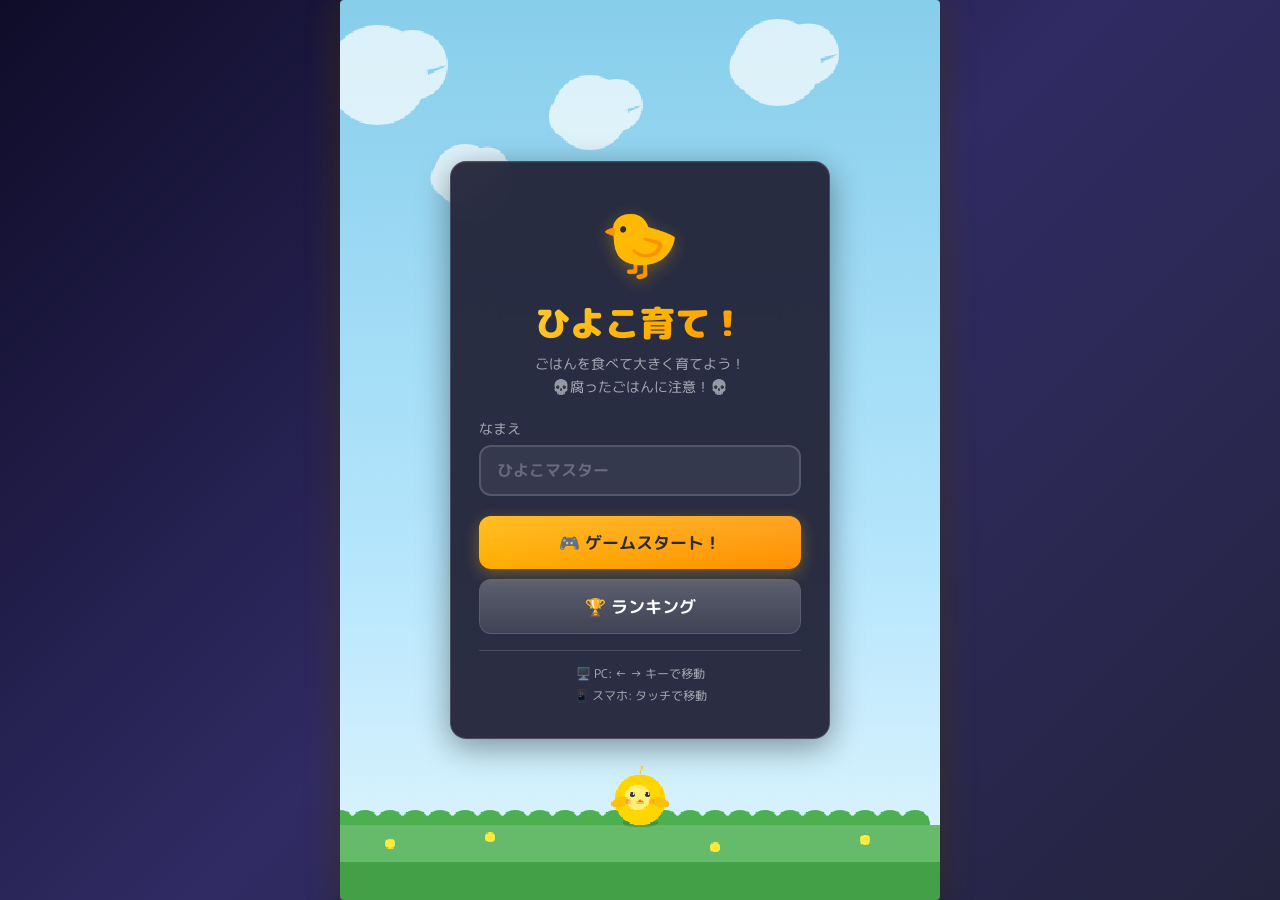
==== index.html @ 88fe7ce9 "ゲーム開始前に当たり判定を図解するチュートリアル画面を追加" ====
<!DOCTYPE html>
<html lang="ja">
<head>
    <meta charset="UTF-8">
    <meta name="viewport" content="width=device-width, initial-scale=1.0, user-scalable=no">
    <title>ひよこ育て！ - Grow Your Chick!</title>
    <meta name="description" content="ごはんを食べてひよこを大きく育てよう！腐ったごはんに注意！オンラインランキング対応の育成ゲーム。">
    <link rel="preconnect" href="https://fonts.googleapis.com">
    <link rel="preconnect" href="https://fonts.gstatic.com" crossorigin>
    <link href="https://fonts.googleapis.com/css2?family=M+PLUS+Rounded+1c:wght@400;700;900&display=swap" rel="stylesheet">
    <link rel="stylesheet" href="style.css">
</head>
<body>
    <div id="game-container">
        <canvas id="game-canvas"></canvas>

        <!-- Start Screen -->
        <div id="start-screen" class="screen active">
            <div class="screen-content">
                <div class="title-chick" id="title-chick-anim">🐤</div>
                <h1 id="game-title">ひよこ育て！</h1>
                <p class="subtitle">ごはんを食べて大きく育てよう！<br>💀腐ったごはんに注意！💀</p>
                <div class="input-group">
                    <label for="username-input">なまえ</label>
                    <input type="text" id="username-input" maxlength="12" placeholder="ひよこマスター">
                </div>
                <button id="start-btn" class="btn btn-primary">🎮 ゲームスタート！</button>
                <button id="ranking-btn" class="btn btn-secondary">🏆 ランキング</button>
                <div class="controls-hint">
                    <p>🖥️ PC: ← → キーで移動</p>
                    <p>📱 スマホ: タッチで移動</p>
                </div>
            </div>
        </div>

        <!-- Tutorial Screen -->
        <div id="tutorial-screen" class="screen hidden">
            <div class="screen-content">
                <h2 style="color:#FF8C00; margin-bottom:10px;">遊び方＆当たり判定</h2>
                <div class="tutorial-visual" style="position:relative; width:150px; height:150px; margin:0 auto; display:flex; justify-content:center; align-items:center;">
                    <div style="font-size:80px; z-index:1;">🐔</div>
                    <!-- Food Hitbox -->
                    <div style="position:absolute; width:120px; height:120px; border:3px dashed #FFD700; border-radius:50%; box-sizing:border-box;">
                        <span style="position:absolute; top:-15px; right:-25px; font-size:24px;">🍚</span>
                    </div>
                    <!-- Poison Hitbox -->
                    <div style="position:absolute; width:65px; height:65px; background-color:rgba(0,255,0,0.4); border:2px solid #00FF00; border-radius:50%; box-sizing:border-box; z-index:2;">
                        <span style="position:absolute; bottom:-15px; left:-25px; font-size:24px;">💀</span>
                    </div>
                </div>
                <div style="text-align:left; margin-top:20px; font-size:0.95rem; line-height:1.5;">
                    <p>🟡 <b>黄色い点線</b>：<br>　羽にかすっても食べられる！<br>　（広範囲で超有利）</p>
                    <p style="margin-top:10px;">🟢 <b>緑のエリア（コア）</b>：<br>　体の中心に毒が当たるとアウト！<br>　（狭いので避けやすい）</p>
                    <p style="margin-top:10px; color:#FF4500; font-weight:bold;">※体と一緒にコアも巨大化するので注意！</p>
                </div>
                <button id="tutorial-start-btn" class="btn btn-primary" style="margin-top:20px;">▶ 準備OK！（開始）</button>
                <button id="tutorial-back-btn" class="btn btn-ghost">◀ もどる</button>
            </div>
        </div>

        <!-- HUD -->
        <div id="hud" class="hidden">
            <div id="hud-top">
                <div id="score-display">
                    <span class="hud-label">SCORE</span>
                    <span id="score-value">0</span>
                </div>
                <div id="level-display">
                    <span id="level-text" class="hud-label">Lv.1 🐤</span>
                    <div id="growth-bar-container">
                        <div id="growth-bar"></div>
                    </div>
                </div>
            </div>
        </div>

        <!-- Game Over Screen -->
        <div id="gameover-screen" class="screen">
            <div class="screen-content">
                <h2 id="gameover-title">💔 ゲームオーバー 💔</h2>
                <div id="gameover-chick" class="gameover-chick-anim"></div>
                <div id="final-stats">
                    <div class="stat-row">
                        <span class="stat-label">スコア</span>
                        <span id="final-score" class="stat-value">0</span>
                    </div>
                    <div class="stat-row">
                        <span class="stat-label">到達レベル</span>
                        <span id="final-level" class="stat-value">Lv.1</span>
                    </div>
                    <div class="stat-row">
                        <span class="stat-label">生存時間</span>
                        <span id="final-time" class="stat-value">0秒</span>
                    </div>
                </div>
                <div id="score-submit-status"></div>
                <button id="retry-btn" class="btn btn-primary">🔄 もう一度</button>
                <button id="gameover-ranking-btn" class="btn btn-secondary">🏆 ランキング</button>
                <button id="title-btn" class="btn btn-ghost">🏠 タイトルへ</button>
            </div>
        </div>

        <!-- Game Clear Screen -->
        <div id="gameclear-screen" class="screen">
            <div class="screen-content">
                <h2 id="gameclear-title" style="color: #FFD700; text-shadow: 0 0 10px #FF8C00, 0 0 20px #FF8C00;">🎊 祝・完全成長 🎊</h2>
                <div id="gameclear-chick" class="gameover-chick-anim" style="font-size: 100px;">🐔</div>
                <p style="font-weight: bold; color: #FF4500; font-size: 1.2rem; margin: 15px 0;">「ありがとうパパママ！<br>とっても立派に育ったよ！！」</p>
                <div id="clear-stats">
                    <div class="stat-row">
                        <span class="stat-label">最終スコア</span>
                        <span id="clear-score" class="stat-value">0</span>
                    </div>
                </div>
                <p style="color: #FF1493; font-weight: 900; font-size: 1.1rem; margin-top:10px;">✨ 画面制覇ボーナス ✨<br>＋100,000点</p>
                <div id="clear-submit-status"></div>
                <button id="clear-ranking-btn" class="btn btn-primary">🏆 ランキング</button>
                <button id="clear-title-btn" class="btn btn-ghost">🏠 タイトルへ</button>
            </div>
        </div>

        <!-- Rankings Screen -->
        <div id="ranking-screen" class="screen">
            <div class="screen-content ranking-content">
                <h2>🏆 ランキング TOP 20 🏆</h2>
                <div id="ranking-list-wrapper">
                    <div id="ranking-loading" class="ranking-msg">読み込み中...</div>
                    <div id="ranking-error" class="ranking-msg hidden"></div>
                    <table id="ranking-table" class="hidden">
                        <thead>
                            <tr>
                                <th>#</th>
                                <th>なまえ</th>
                                <th>スコア</th>
                                <th>Lv</th>
                                <th>生存時間</th>
                            </tr>
                        </thead>
                        <tbody id="ranking-tbody"></tbody>
                    </table>
                </div>
                <button id="ranking-back-btn" class="btn btn-secondary">← もどる</button>
            </div>
        </div>
    </div>

    <script src="game.js"></script>
</body>
</html>
---- style.css ----
/* =============================================
   HIYOKO SODATE - Style Sheet
   ============================================= */

*, *::before, *::after {
    margin: 0;
    padding: 0;
    box-sizing: border-box;
}

:root {
    --primary: #FFB300;
    --primary-dark: #FF8F00;
    --accent: #FF5252;
    --bg-dark: #1a1a2e;
    --bg-card: rgba(255, 255, 255, 0.08);
    --bg-card-solid: rgba(30, 30, 50, 0.92);
    --text: #fff;
    --text-dim: rgba(255, 255, 255, 0.6);
    --glass: rgba(255, 255, 255, 0.1);
    --glass-border: rgba(255, 255, 255, 0.15);
    --shadow: rgba(0, 0, 0, 0.4);
    --font: 'M PLUS Rounded 1c', sans-serif;
    --radius: 16px;
    --transition: 0.3s cubic-bezier(0.4, 0, 0.2, 1);
}

html, body {
    width: 100%;
    height: 100%;
    overflow: hidden;
    font-family: var(--font);
    background: var(--bg-dark);
    color: var(--text);
    -webkit-tap-highlight-color: transparent;
    user-select: none;
}

/* --- Game Container --- */
#game-container {
    position: relative;
    width: 100%;
    height: 100%;
    display: flex;
    align-items: center;
    justify-content: center;
    background: linear-gradient(135deg, #0f0c29, #302b63, #24243e);
}

#game-canvas {
    display: block;
    image-rendering: pixelated;
    border-radius: 4px;
    box-shadow: 0 0 40px rgba(255, 179, 0, 0.15), 0 8px 32px var(--shadow);
}

/* --- Screens --- */
.screen {
    position: absolute;
    top: 0;
    left: 0;
    width: 100%;
    height: 100%;
    display: flex;
    align-items: center;
    justify-content: center;
    opacity: 0;
    pointer-events: none;
    transition: opacity 0.5s ease;
    z-index: 10;
}

.screen.active {
    opacity: 1;
    pointer-events: auto;
}

.screen-content {
    background: var(--bg-card-solid);
    backdrop-filter: blur(20px);
    -webkit-backdrop-filter: blur(20px);
    border: 1px solid var(--glass-border);
    border-radius: var(--radius);
    padding: 32px 28px;
    text-align: center;
    max-width: 380px;
    width: 90%;
    max-height: 90vh;
    overflow-y: auto;
    box-shadow: 0 8px 32px var(--shadow), inset 0 1px 0 rgba(255,255,255,0.05);
    animation: slideUp 0.5s ease;
}

@keyframes slideUp {
    from { transform: translateY(30px); opacity: 0; }
    to { transform: translateY(0); opacity: 1; }
}

/* --- Title --- */
.title-chick {
    font-size: 64px;
    animation: bounce 1.5s ease-in-out infinite;
    filter: drop-shadow(0 4px 8px rgba(255, 179, 0, 0.3));
}

@keyframes bounce {
    0%, 100% { transform: translateY(0); }
    50% { transform: translateY(-12px); }
}

#game-title {
    font-size: 2.2rem;
    font-weight: 900;
    background: linear-gradient(135deg, #FFD54F, #FFB300, #FF8F00);
    -webkit-background-clip: text;
    -webkit-text-fill-color: transparent;
    background-clip: text;
    margin: 8px 0 4px;
    text-shadow: none;
}

.subtitle {
    color: var(--text-dim);
    font-size: 0.9rem;
    line-height: 1.6;
    margin-bottom: 20px;
}

/* --- Input --- */
.input-group {
    margin-bottom: 20px;
}

.input-group label {
    display: block;
    font-size: 0.85rem;
    color: var(--text-dim);
    margin-bottom: 6px;
    text-align: left;
}

.input-group input {
    width: 100%;
    padding: 12px 16px;
    border: 2px solid var(--glass-border);
    border-radius: 12px;
    background: rgba(255, 255, 255, 0.06);
    color: var(--text);
    font-family: var(--font);
    font-size: 1rem;
    font-weight: 700;
    outline: none;
    transition: var(--transition);
}

.input-group input:focus {
    border-color: var(--primary);
    background: rgba(255, 179, 0, 0.08);
    box-shadow: 0 0 0 3px rgba(255, 179, 0, 0.15);
}

.input-group input::placeholder {
    color: rgba(255, 255, 255, 0.25);
}

/* --- Buttons --- */
.btn {
    display: block;
    width: 100%;
    padding: 14px 24px;
    margin-bottom: 10px;
    border: none;
    border-radius: 12px;
    font-family: var(--font);
    font-size: 1.05rem;
    font-weight: 700;
    cursor: pointer;
    transition: var(--transition);
    position: relative;
    overflow: hidden;
}

.btn::after {
    content: '';
    position: absolute;
    top: 0; left: 0; right: 0; bottom: 0;
    background: linear-gradient(rgba(255,255,255,0.15), transparent);
    pointer-events: none;
}

.btn-primary {
    background: linear-gradient(135deg, var(--primary), var(--primary-dark));
    color: #1a1a2e;
    box-shadow: 0 4px 15px rgba(255, 179, 0, 0.35);
}

.btn-primary:hover {
    transform: translateY(-2px);
    box-shadow: 0 6px 25px rgba(255, 179, 0, 0.5);
}

.btn-primary:active {
    transform: translateY(0);
}

.btn-secondary {
    background: var(--glass);
    color: var(--text);
    border: 1px solid var(--glass-border);
}

.btn-secondary:hover {
    background: rgba(255, 255, 255, 0.18);
    transform: translateY(-1px);
}

.btn-ghost {
    background: transparent;
    color: var(--text-dim);
}

.btn-ghost:hover {
    color: var(--text);
    background: rgba(255, 255, 255, 0.05);
}

/* --- Controls Hint --- */
.controls-hint {
    margin-top: 16px;
    padding-top: 12px;
    border-top: 1px solid var(--glass-border);
}

.controls-hint p {
    font-size: 0.75rem;
    color: var(--text-dim);
    line-height: 1.8;
}

/* --- HUD --- */
#hud {
    position: absolute;
    top: 0;
    left: 0;
    width: 100%;
    z-index: 5;
    padding: 8px 12px;
    pointer-events: none;
}

#hud.hidden {
    display: none;
}

#hud-top {
    display: flex;
    justify-content: space-between;
    align-items: flex-start;
    gap: 12px;
}

#score-display, #level-display {
    background: rgba(0, 0, 0, 0.5);
    backdrop-filter: blur(8px);
    border-radius: 10px;
    padding: 6px 14px;
    border: 1px solid rgba(255, 255, 255, 0.1);
}

.hud-label {
    display: block;
    font-size: 0.65rem;
    color: var(--text-dim);
    letter-spacing: 1px;
}

#score-value {
    font-size: 1.3rem;
    font-weight: 900;
    color: var(--primary);
}

#level-text {
    font-size: 0.65rem;
}

#growth-bar-container {
    width: 80px;
    height: 6px;
    background: rgba(255, 255, 255, 0.1);
    border-radius: 3px;
    margin-top: 4px;
    overflow: hidden;
}

#growth-bar {
    height: 100%;
    width: 0%;
    background: linear-gradient(90deg, #4CAF50, #8BC34A);
    border-radius: 3px;
    transition: width 0.3s ease;
}

/* --- Game Over --- */
#gameover-title {
    font-size: 1.6rem;
    font-weight: 900;
    color: var(--accent);
    margin-bottom: 12px;
}

.gameover-chick-anim {
    font-size: 48px;
    margin-bottom: 12px;
    animation: sadBounce 2s ease-in-out infinite;
}

@keyframes sadBounce {
    0%, 100% { transform: rotate(-5deg); }
    50% { transform: rotate(5deg); }
}

#final-stats {
    background: rgba(255, 255, 255, 0.05);
    border-radius: 12px;
    padding: 16px;
    margin-bottom: 20px;
}

.stat-row {
    display: flex;
    justify-content: space-between;
    align-items: center;
    padding: 8px 0;
    border-bottom: 1px solid rgba(255, 255, 255, 0.06);
}

.stat-row:last-child {
    border-bottom: none;
}

.stat-label {
    font-size: 0.85rem;
    color: var(--text-dim);
}

.stat-value {
    font-size: 1.1rem;
    font-weight: 900;
    color: var(--primary);
}

#score-submit-status {
    font-size: 0.8rem;
    color: var(--text-dim);
    margin-bottom: 12px;
    min-height: 20px;
}

/* --- Rankings --- */
.ranking-content {
    max-width: 420px;
}

.ranking-content h2 {
    font-size: 1.4rem;
    margin-bottom: 16px;
    background: linear-gradient(135deg, #FFD54F, #FFB300);
    -webkit-background-clip: text;
    -webkit-text-fill-color: transparent;
    background-clip: text;
}

#ranking-list-wrapper {
    max-height: 50vh;
    overflow-y: auto;
    margin-bottom: 16px;
    border-radius: 12px;
}

#ranking-list-wrapper::-webkit-scrollbar {
    width: 4px;
}

#ranking-list-wrapper::-webkit-scrollbar-thumb {
    background: rgba(255, 255, 255, 0.2);
    border-radius: 2px;
}

.ranking-msg {
    padding: 40px 20px;
    color: var(--text-dim);
    font-size: 0.9rem;
}

#ranking-table {
    width: 100%;
    border-collapse: collapse;
}

#ranking-table thead th {
    padding: 10px 8px;
    font-size: 0.75rem;
    color: var(--text-dim);
    text-transform: uppercase;
    letter-spacing: 1px;
    border-bottom: 1px solid var(--glass-border);
    position: sticky;
    top: 0;
    background: var(--bg-card-solid);
}

#ranking-table tbody tr {
    transition: background 0.2s;
}

#ranking-table tbody tr:hover {
    background: rgba(255, 179, 0, 0.08);
}

#ranking-table tbody td {
    padding: 10px 8px;
    font-size: 0.9rem;
    border-bottom: 1px solid rgba(255, 255, 255, 0.04);
}

#ranking-table tbody tr:nth-child(1) td:first-child { color: #FFD700; font-weight: 900; }
#ranking-table tbody tr:nth-child(2) td:first-child { color: #C0C0C0; font-weight: 900; }
#ranking-table tbody tr:nth-child(3) td:first-child { color: #CD7F32; font-weight: 900; }

#ranking-table tbody td:nth-child(1) { text-align: center; width: 40px; }
#ranking-table tbody td:nth-child(3) { color: var(--primary); font-weight: 700; text-align: right; }
#ranking-table tbody td:nth-child(4) { text-align: center; color: var(--text-dim); }

.hidden {
    display: none !important;
}

/* --- Responsive --- */
@media (max-width: 500px) {
    .screen-content {
        padding: 24px 20px;
        border-radius: 12px;
    }

    #game-title {
        font-size: 1.8rem;
    }

    .title-chick {
        font-size: 48px;
    }

    .btn {
        padding: 12px 20px;
        font-size: 0.95rem;
    }
}

@media (max-height: 600px) {
    .screen-content {
        padding: 16px 20px;
    }

    .title-chick {
        font-size: 40px;
    }

    #game-title {
        font-size: 1.5rem;
    }

    .subtitle {
        font-size: 0.8rem;
        margin-bottom: 12px;
    }
}
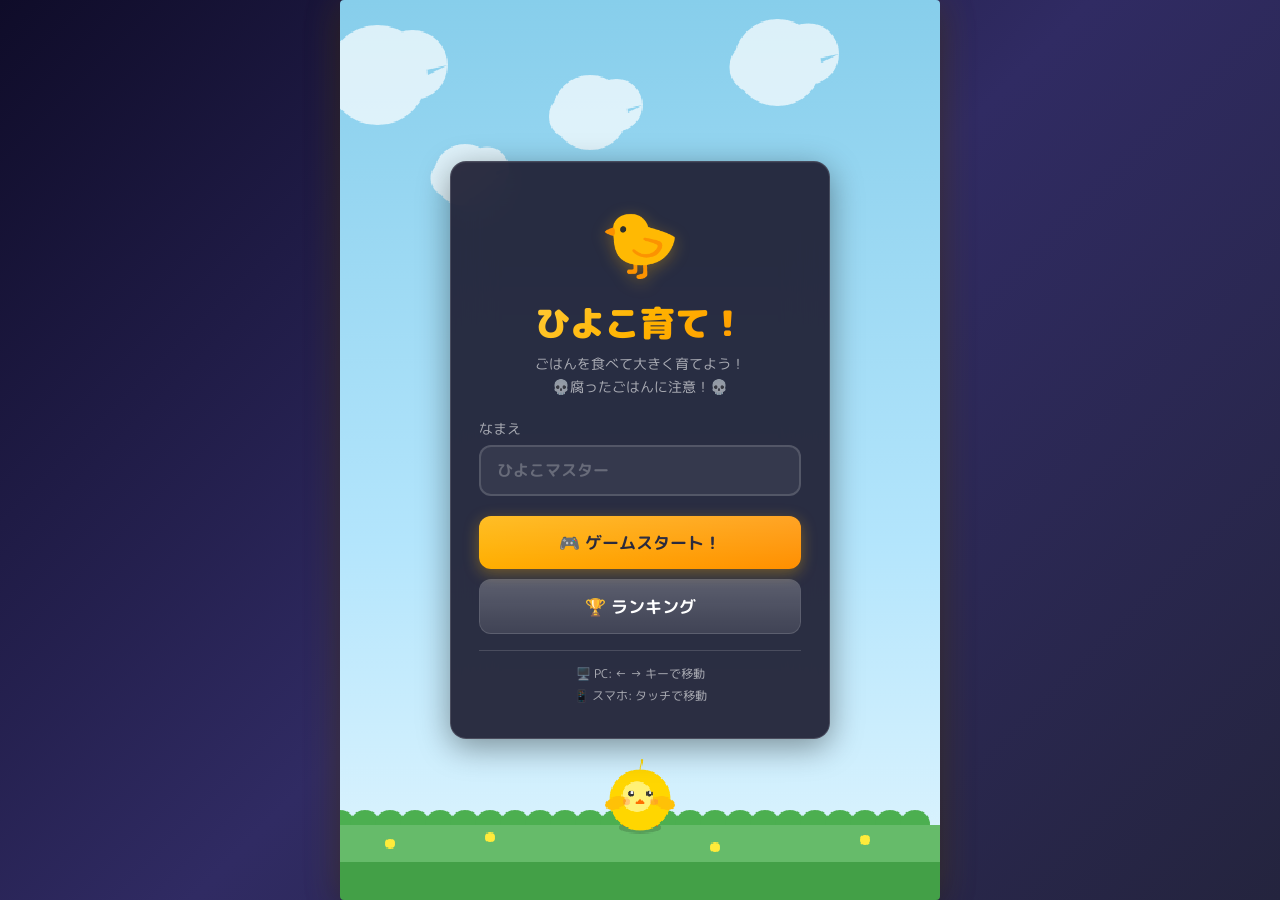
==== commit d64fd7ca: "難易度0.63" ====
--- a/index.html
+++ b/index.html
@@ -34,20 +34,10 @@
         </div>
 
         <!-- Tutorial Screen -->
-        <div id="tutorial-screen" class="screen hidden">
+        <div id="tutorial-screen" class="screen">
             <div class="screen-content">
                 <h2 style="color:#FF8C00; margin-bottom:10px;">遊び方＆当たり判定</h2>
-                <div class="tutorial-visual" style="position:relative; width:150px; height:150px; margin:0 auto; display:flex; justify-content:center; align-items:center;">
-                    <div style="font-size:80px; z-index:1;">🐔</div>
-                    <!-- Food Hitbox -->
-                    <div style="position:absolute; width:120px; height:120px; border:3px dashed #FFD700; border-radius:50%; box-sizing:border-box;">
-                        <span style="position:absolute; top:-15px; right:-25px; font-size:24px;">🍚</span>
-                    </div>
-                    <!-- Poison Hitbox -->
-                    <div style="position:absolute; width:65px; height:65px; background-color:rgba(0,255,0,0.4); border:2px solid #00FF00; border-radius:50%; box-sizing:border-box; z-index:2;">
-                        <span style="position:absolute; bottom:-15px; left:-25px; font-size:24px;">💀</span>
-                    </div>
-                </div>
+                <canvas id="tutorial-canvas" width="300" height="150" style="margin: 0 auto; display: block;"></canvas>
                 <div style="text-align:left; margin-top:20px; font-size:0.95rem; line-height:1.5;">
                     <p>🟡 <b>黄色い点線</b>：<br>　羽にかすっても食べられる！<br>　（広範囲で超有利）</p>
                     <p style="margin-top:10px;">🟢 <b>緑のエリア（コア）</b>：<br>　体の中心に毒が当たるとアウト！<br>　（狭いので避けやすい）</p>
@@ -60,6 +50,7 @@
 
         <!-- HUD -->
         <div id="hud" class="hidden">
+            <p id="hud-core-hint" class="hud-core-hint">💀 中心のコアに毒が当たるとアウト</p>
             <div id="hud-top">
                 <div id="score-display">
                     <span class="hud-label">SCORE</span>
--- a/style.css
+++ b/style.css
@@ -252,6 +252,25 @@
     display: none;
 }
 
+.hud-core-hint {
+    position: absolute;
+    left: 50%;
+    bottom: 10px;
+    transform: translateX(-50%);
+    font-size: 0.7rem;
+    color: rgba(255, 255, 255, 0.55);
+    letter-spacing: 0.02em;
+    white-space: nowrap;
+    text-shadow: 0 1px 4px rgba(0, 0, 0, 0.6);
+    animation: hudHintFade 12s ease forwards;
+    pointer-events: none;
+}
+
+@keyframes hudHintFade {
+    0%, 70% { opacity: 1; }
+    100% { opacity: 0; }
+}
+
 #hud-top {
     display: flex;
     justify-content: space-between;
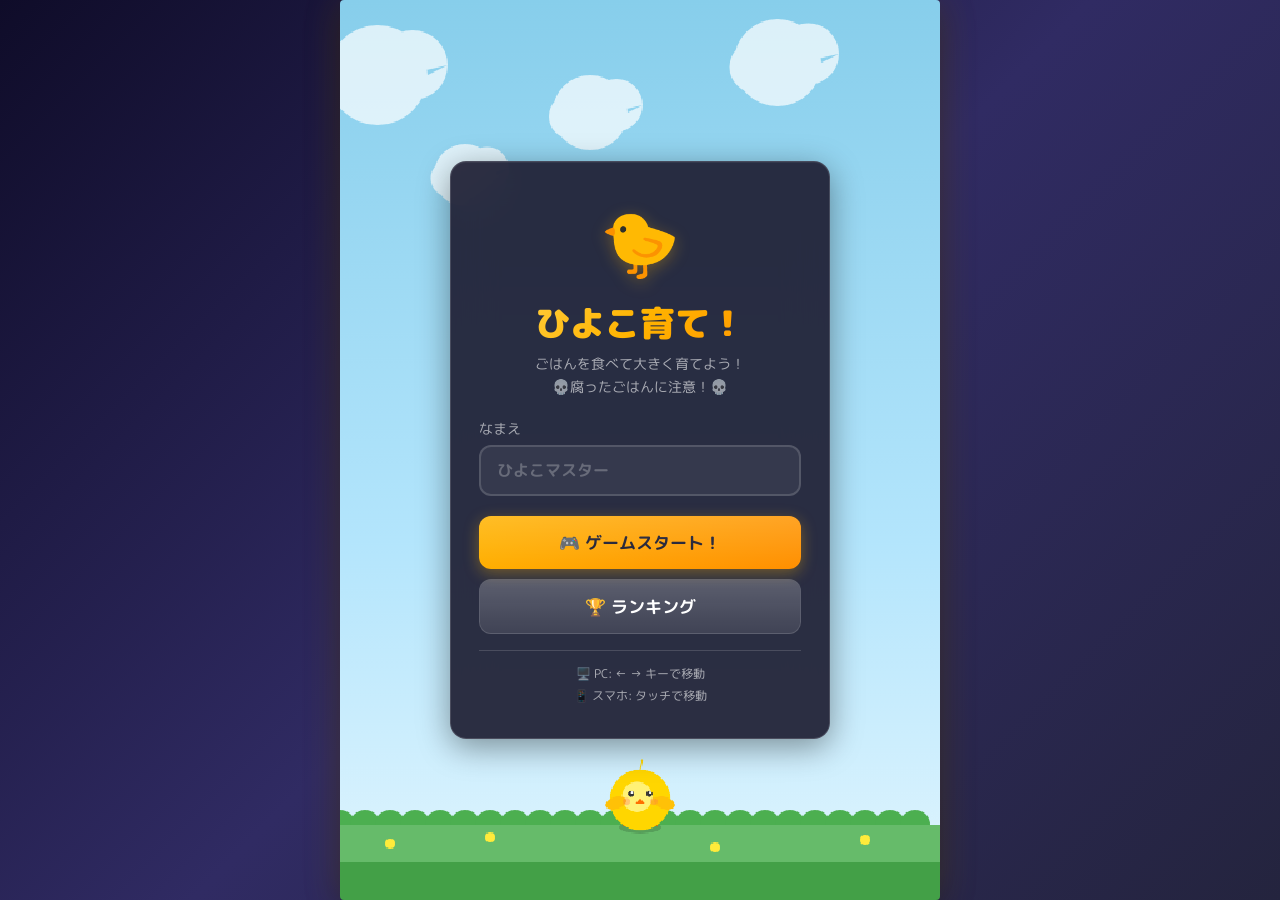
==== commit 2a336dc3: "0.62へ戻す" ====
--- a/index.html
+++ b/index.html
@@ -50,7 +50,6 @@
 
         <!-- HUD -->
         <div id="hud" class="hidden">
-            <p id="hud-core-hint" class="hud-core-hint">💀 中心のコアに毒が当たるとアウト</p>
             <div id="hud-top">
                 <div id="score-display">
                     <span class="hud-label">SCORE</span>
--- a/style.css
+++ b/style.css
@@ -252,25 +252,6 @@
     display: none;
 }
 
-.hud-core-hint {
-    position: absolute;
-    left: 50%;
-    bottom: 10px;
-    transform: translateX(-50%);
-    font-size: 0.7rem;
-    color: rgba(255, 255, 255, 0.55);
-    letter-spacing: 0.02em;
-    white-space: nowrap;
-    text-shadow: 0 1px 4px rgba(0, 0, 0, 0.6);
-    animation: hudHintFade 12s ease forwards;
-    pointer-events: none;
-}
-
-@keyframes hudHintFade {
-    0%, 70% { opacity: 1; }
-    100% { opacity: 0; }
-}
-
 #hud-top {
     display: flex;
     justify-content: space-between;
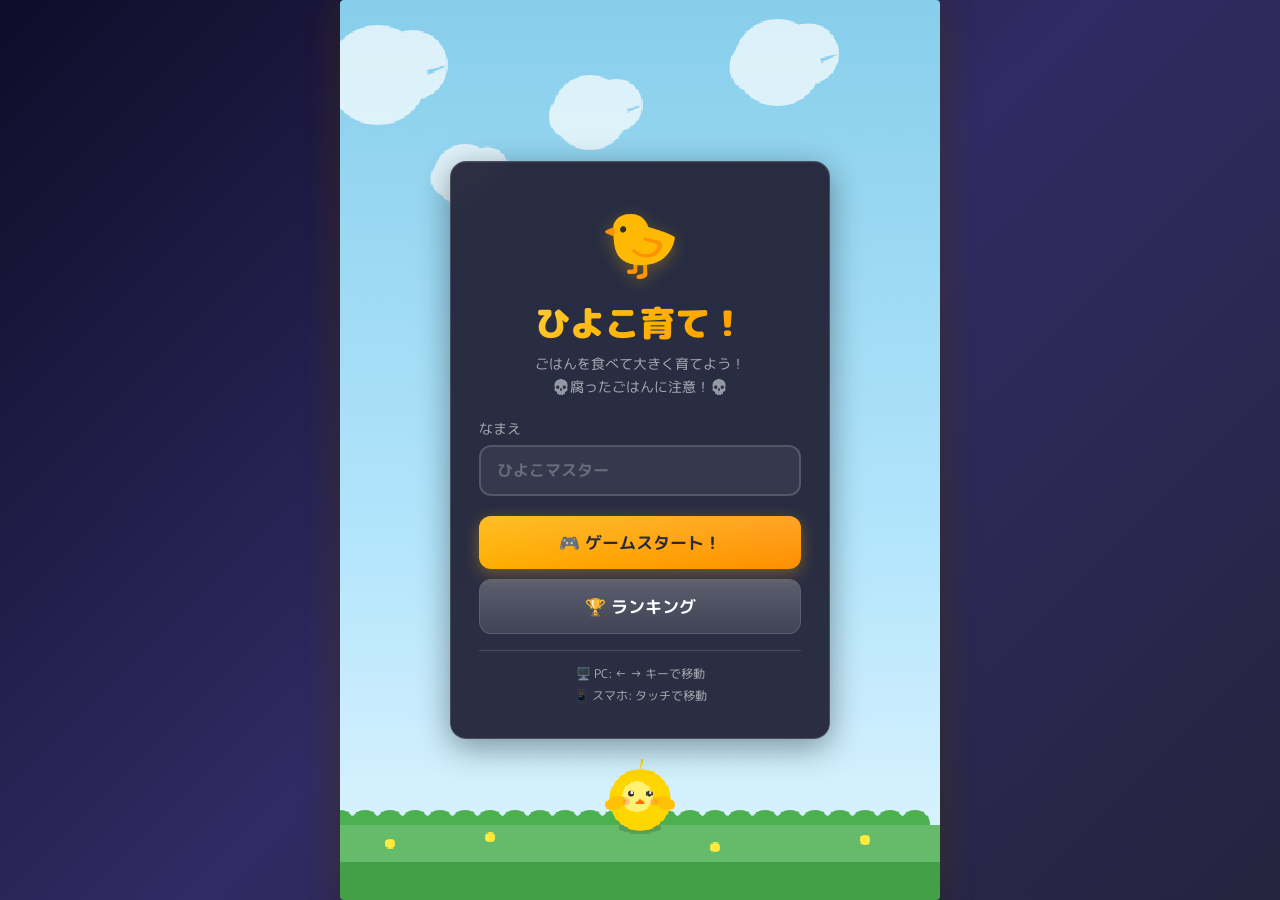
==== commit d7398d55: "仕様変更ポーズの追加" ====
--- a/index.html
+++ b/index.html
@@ -50,6 +50,14 @@
 
         <!-- HUD -->
         <div id="hud" class="hidden">
+            <button id="pause-btn" class="pause-btn">⏸</button>
+            <div id="pause-overlay" class="pause-overlay hidden">
+                <div class="pause-box">
+                    <div style="font-size:48px">⏸</div>
+                    <p>ポーズ中</p>
+                    <p style="font-size:0.8rem;color:rgba(255,255,255,0.5)">もう一度タップで再開</p>
+                </div>
+            </div>
             <div id="hud-top">
                 <div id="score-display">
                     <span class="hud-label">SCORE</span>
@@ -112,7 +120,11 @@
         <!-- Rankings Screen -->
         <div id="ranking-screen" class="screen">
             <div class="screen-content ranking-content">
-                <h2>🏆 ランキング TOP 20 🏆</h2>
+                <h2>🏆 ランキング 🏆</h2>
+                <div id="ranking-tabs" class="ranking-tabs hidden">
+                    <button id="tab-today" class="tab-btn tab-active" onclick="game._showRankingTab('today')">📅 本日 TOP5</button>
+                    <button id="tab-all" class="tab-btn" onclick="game._showRankingTab('all')">👑 歴代 TOP20</button>
+                </div>
                 <div id="ranking-list-wrapper">
                     <div id="ranking-loading" class="ranking-msg">読み込み中...</div>
                     <div id="ranking-error" class="ranking-msg hidden"></div>
--- a/style.css
+++ b/style.css
@@ -475,3 +475,72 @@
         margin-bottom: 12px;
     }
 }
+
+/* --- Pause Button --- */
+.pause-btn {
+    position: absolute;
+    top: 8px;
+    right: 12px;
+    width: 40px;
+    height: 40px;
+    border: none;
+    border-radius: 50%;
+    background: rgba(0,0,0,0.5);
+    color: #fff;
+    font-size: 1.1rem;
+    cursor: pointer;
+    z-index: 6;
+    display: flex;
+    align-items: center;
+    justify-content: center;
+    backdrop-filter: blur(8px);
+    border: 1px solid rgba(255,255,255,0.15);
+    pointer-events: auto;
+    transition: background 0.2s;
+}
+.pause-btn:hover { background: rgba(0,0,0,0.7); }
+
+/* --- Pause Overlay --- */
+.pause-overlay {
+    position: absolute;
+    top: 0; left: 0; right: 0; bottom: 0;
+    background: rgba(0,0,0,0.6);
+    display: flex;
+    align-items: center;
+    justify-content: center;
+    z-index: 7;
+    backdrop-filter: blur(4px);
+    cursor: pointer;
+}
+.pause-box {
+    text-align: center;
+    color: #fff;
+    font-family: var(--font);
+    font-weight: 700;
+}
+.pause-box p { margin-top: 8px; font-size: 1.2rem; }
+
+/* --- Ranking Tabs --- */
+.ranking-tabs {
+    display: flex;
+    gap: 8px;
+    margin-bottom: 12px;
+}
+.tab-btn {
+    flex: 1;
+    padding: 8px 12px;
+    border: 1px solid var(--glass-border);
+    border-radius: 10px;
+    background: var(--glass);
+    color: var(--text-dim);
+    font-family: var(--font);
+    font-size: 0.85rem;
+    font-weight: 700;
+    cursor: pointer;
+    transition: var(--transition);
+}
+.tab-btn.tab-active {
+    background: linear-gradient(135deg, var(--primary), var(--primary-dark));
+    color: #1a1a2e;
+    border-color: transparent;
+}
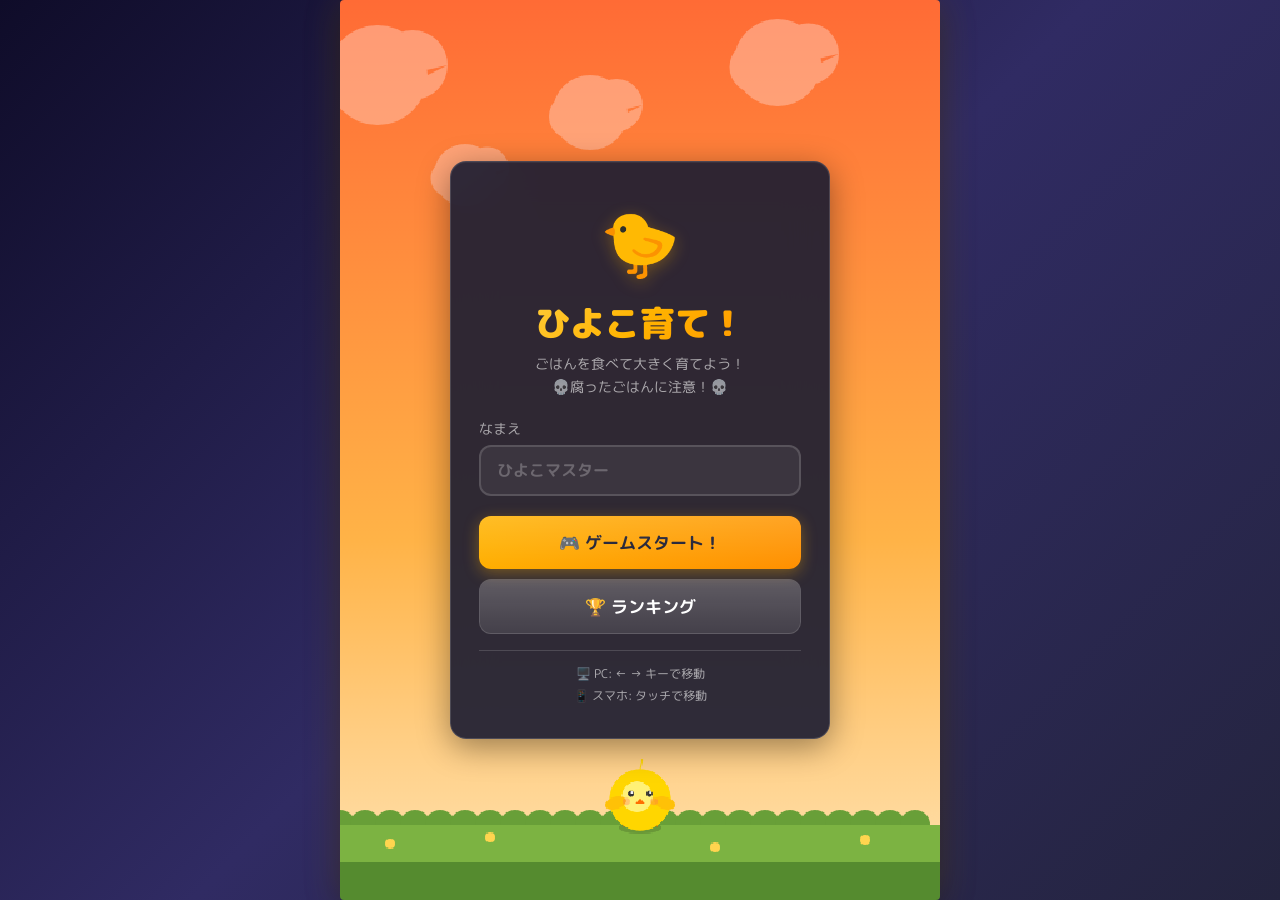
==== commit 51c9a50a: "チュートリアル説明追加" ====
--- a/index.html
+++ b/index.html
@@ -42,6 +42,9 @@
                     <p>🟡 <b>黄色い点線</b>：<br>　羽にかすっても食べられる！<br>　（広範囲で超有利）</p>
                     <p style="margin-top:10px;">🟢 <b>緑のエリア（コア）</b>：<br>　体の中心に毒が当たるとアウト！<br>　（狭いので避けやすい）</p>
                     <p style="margin-top:10px; color:#FF4500; font-weight:bold;">※体と一緒にコアも巨大化するので注意！</p>
+                    <hr style="border:none;border-top:1px dashed rgba(255,255,255,0.3);margin:14px 0;">
+                    <p style="margin-top:6px;">🧲 <b style="color:#FF4444;">磁石</b>：<br>　3秒間ごはんを吸い寄せる！<br>　（超高速で落ちてくるレアアイテム）</p>
+                    <p style="margin-top:10px;">💊 <b style="color:#00CCFF;">お薬</b>：<br>　毒を1回だけ無効化！<br>　（重ねて持てるよ）</p>
                 </div>
                 <button id="tutorial-start-btn" class="btn btn-primary" style="margin-top:20px;">▶ 準備OK！（開始）</button>
                 <button id="tutorial-back-btn" class="btn btn-ghost">◀ もどる</button>
@@ -53,7 +56,7 @@
             <button id="pause-btn" class="pause-btn">⏸</button>
             <div id="pause-overlay" class="pause-overlay hidden">
                 <div class="pause-box">
-                    <div style="font-size:48px">⏸</div>
+                    <div class="pause-icon">▶</div>
                     <p>ポーズ中</p>
                     <p style="font-size:0.8rem;color:rgba(255,255,255,0.5)">もう一度タップで再開</p>
                 </div>
--- a/style.css
+++ b/style.css
@@ -242,7 +242,10 @@
     position: absolute;
     top: 0;
     left: 0;
-    width: 100%;
+    right: 0;
+    bottom: 0;
+    width: 100%;
+    height: 100%;
     z-index: 5;
     padding: 8px 12px;
     pointer-events: none;
@@ -504,19 +507,24 @@
 .pause-overlay {
     position: absolute;
     top: 0; left: 0; right: 0; bottom: 0;
-    background: rgba(0,0,0,0.6);
+    background: rgba(0,0,0,0.4);
     display: flex;
     align-items: center;
     justify-content: center;
     z-index: 7;
     backdrop-filter: blur(4px);
     cursor: pointer;
+    pointer-events: auto;
 }
 .pause-box {
     text-align: center;
     color: #fff;
     font-family: var(--font);
     font-weight: 700;
+}
+.pause-icon {
+    font-size: 64px;
+    line-height: 1;
 }
 .pause-box p { margin-top: 8px; font-size: 1.2rem; }
 
